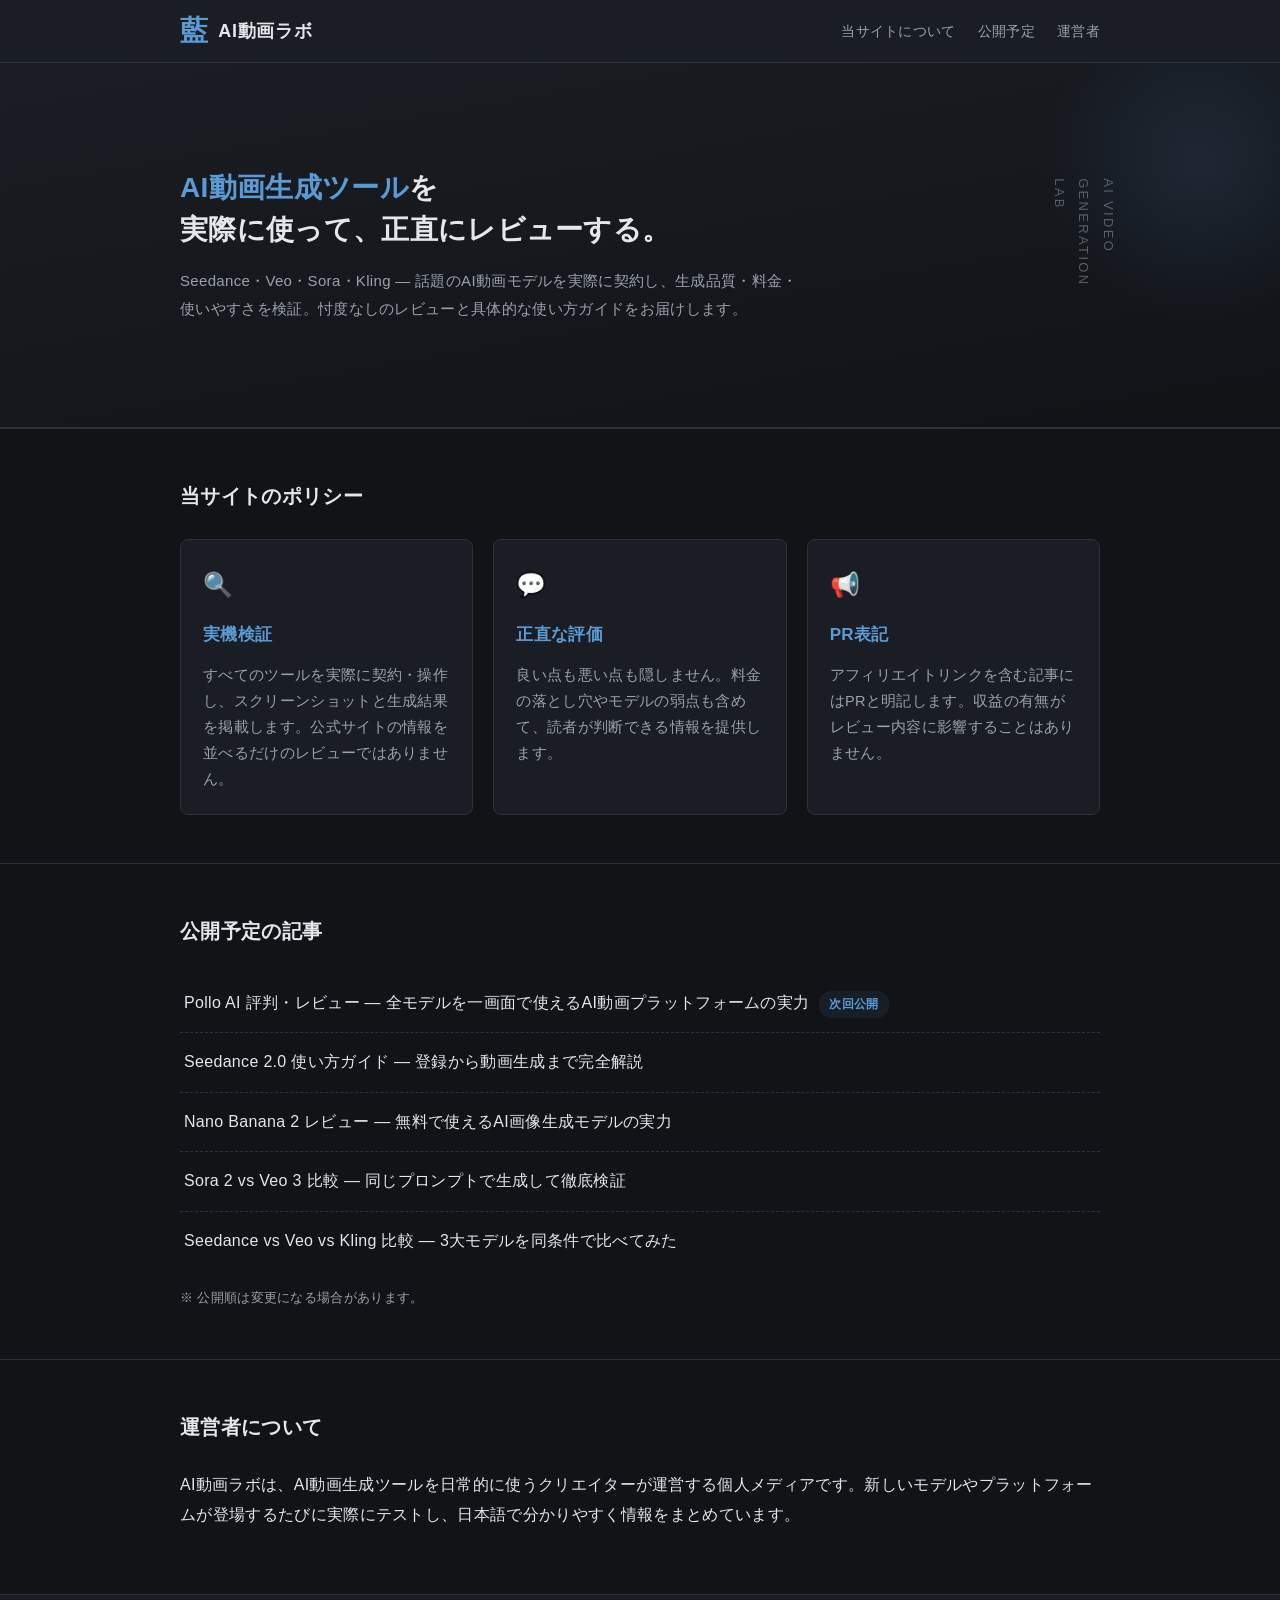
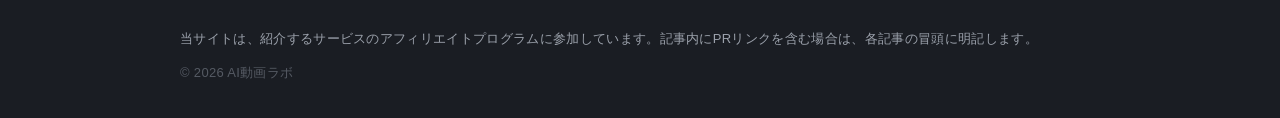
==== index.html @ 8f310b62 "a" ====
<!DOCTYPE html>
<html lang="ja">
<head>
  <meta charset="UTF-8">
  <meta name="viewport" content="width=device-width, initial-scale=1.0">

  <!-- Google tag (gtag.js) -->
  <script async src="https://www.googletagmanager.com/gtag/js?id=G-N07L9W3FB1"></script>
  <script>
    window.dataLayer = window.dataLayer || [];
    function gtag(){dataLayer.push(arguments);}
    gtag('js', new Date());
    gtag('config', 'G-N07L9W3FB1');
  </script>

  <!-- Search Console: cole aqui a meta tag de verificacao quando criar a propriedade -->
  <!-- <meta name="google-site-verification" content="COLE_O_CODIGO_AQUI"> -->

  <title>AI動画ラボ｜AI動画生成ツールを実際に使って検証するサイト</title>
  <meta name="description" content="AI動画ラボは、Seedance・Veo・Sora・KlingなどのAI動画生成モデルを実際に契約して検証し、料金・品質・使い方を正直にレビューする情報サイトです。">
  <link rel="canonical" href="https://aidouga-lab.github.io/">

  <meta property="og:type" content="website">
  <meta property="og:site_name" content="AI動画ラボ">
  <meta property="og:title" content="AI動画ラボ｜AI動画生成ツールを実際に使って検証">
  <meta property="og:description" content="Seedance・Veo・Sora・KlingなどのAI動画生成モデルを実際に使って検証。料金・品質・使い方を正直にレビューします。">
  <meta property="og:url" content="https://aidouga-lab.github.io/">
  <meta property="og:locale" content="ja_JP">

  <link rel="stylesheet" href="css/style.css">
</head>
<body>

  <header class="site-header">
    <div class="wrap header-inner">
      <a class="brand" href="/">
        <span class="brand-mark" aria-hidden="true">藍</span>
        <span class="brand-name">AI動画ラボ</span>
      </a>
      <nav class="site-nav">
        <a href="#policy">当サイトについて</a>
        <a href="#upcoming">公開予定</a>
        <a href="#about">運営者</a>
      </nav>
    </div>
  </header>

  <section class="hero">
    <div class="wrap hero-inner">
      <span class="hero-vertical">AI VIDEO GENERATION LAB</span>
      <h1 class="hero-title"><em>AI動画生成ツール</em>を<br>実際に使って、正直にレビューする。</h1>
      <p class="hero-sub">Seedance・Veo・Sora・Kling — 話題のAI動画モデルを実際に契約し、生成品質・料金・使いやすさを検証。忖度なしのレビューと具体的な使い方ガイドをお届けします。</p>
    </div>
  </section>

  <section id="policy">
    <div class="wrap">
      <h2 class="section-title">当サイトのポリシー</h2>
      <div class="policy-grid">
        <div class="policy-item">
          <span class="policy-icon">🔍</span>
          <h3>実機検証</h3>
          <p>すべてのツールを実際に契約・操作し、スクリーンショットと生成結果を掲載します。公式サイトの情報を並べるだけのレビューではありません。</p>
        </div>
        <div class="policy-item">
          <span class="policy-icon">💬</span>
          <h3>正直な評価</h3>
          <p>良い点も悪い点も隠しません。料金の落とし穴やモデルの弱点も含めて、読者が判断できる情報を提供します。</p>
        </div>
        <div class="policy-item">
          <span class="policy-icon">📢</span>
          <h3>PR表記</h3>
          <p>アフィリエイトリンクを含む記事にはPRと明記します。収益の有無がレビュー内容に影響することはありません。</p>
        </div>
      </div>
    </div>
  </section>

  <section id="upcoming">
    <div class="wrap">
      <h2 class="section-title">公開予定の記事</h2>
      <ul class="upcoming-list">
        <li>Pollo AI 評判・レビュー — 全モデルを一画面で使えるAI動画プラットフォームの実力<span class="upcoming-tag">次回公開</span></li>
        <li>Seedance 2.0 使い方ガイド — 登録から動画生成まで完全解説</li>
        <li>Nano Banana 2 レビュー — 無料で使えるAI画像生成モデルの実力</li>
        <li>Sora 2 vs Veo 3 比較 — 同じプロンプトで生成して徹底検証</li>
        <li>Seedance vs Veo vs Kling 比較 — 3大モデルを同条件で比べてみた</li>
      </ul>
      <p class="upcoming-note">※ 公開順は変更になる場合があります。</p>
    </div>
  </section>

  <section id="about">
    <div class="wrap">
      <h2 class="section-title">運営者について</h2>
      <p>AI動画ラボは、AI動画生成ツールを日常的に使うクリエイターが運営する個人メディアです。新しいモデルやプラットフォームが登場するたびに実際にテストし、日本語で分かりやすく情報をまとめています。</p>
    </div>
  </section>

  <footer class="site-footer">
    <div class="wrap">
      <p class="footer-disclosure">当サイトは、紹介するサービスのアフィリエイトプログラムに参加しています。記事内にPRリンクを含む場合は、各記事の冒頭に明記します。</p>
      <p class="footer-copy">© 2026 AI動画ラボ</p>
    </div>
  </footer>

</body>
</html>
---- css/style.css ----
/* =========================================================
   AI動画ラボ — base stylesheet (dark mode)
   Identidade: 藍 (índigo japonês) / tipografia de sistema JP
   ========================================================= */

:root {
  --ai-indigo: #5B9BD5;
  --ai-indigo-deep: #7BB3E0;
  --ai-indigo-glow: rgba(91, 155, 213, 0.12);
  --ai-indigo-mist: rgba(91, 155, 213, 0.08);
  --ink: #E4E6EA;
  --ink-soft: #9BA1AB;
  --paper: #111317;
  --surface: #1A1D23;
  --surface-raised: #22262E;
  --line: #2C313A;
  --line-subtle: #23272F;
  --maxw: 960px;
}

* { box-sizing: border-box; }

html { scroll-behavior: smooth; }

@media (prefers-reduced-motion: reduce) {
  html { scroll-behavior: auto; }
}

body {
  margin: 0;
  background: var(--paper);
  color: var(--ink);
  font-family: "Hiragino Sans", "Hiragino Kaku Gothic ProN",
               "Yu Gothic Medium", "Yu Gothic", Meiryo,
               "Noto Sans JP", sans-serif;
  font-size: 16px;
  line-height: 1.9;
  letter-spacing: 0.02em;
  -webkit-font-smoothing: antialiased;
}

.wrap {
  max-width: var(--maxw);
  margin: 0 auto;
  padding: 0 20px;
}

a {
  color: var(--ai-indigo);
  text-decoration: none;
  transition: color 0.2s;
}

a:hover { color: var(--ai-indigo-deep); }

a:focus-visible {
  outline: 2px solid var(--ai-indigo);
  outline-offset: 2px;
  border-radius: 2px;
}

/* ---------- header ---------- */

.site-header {
  background: var(--surface);
  border-bottom: 1px solid var(--line);
}

.header-inner {
  display: flex;
  align-items: center;
  justify-content: space-between;
  padding-top: 14px;
  padding-bottom: 14px;
}

.brand {
  display: inline-flex;
  align-items: center;
  gap: 10px;
  text-decoration: none;
  color: var(--ink);
}

.brand-mark {
  font-size: 28px;
  font-weight: 900;
  color: var(--ai-indigo);
  line-height: 1;
}

.brand-name {
  font-size: 18px;
  font-weight: 700;
  letter-spacing: 0.04em;
}

.site-nav {
  display: flex;
  align-items: center;
  gap: 22px;
}

.site-nav a {
  font-size: 14px;
  font-weight: 500;
  color: var(--ink-soft);
  text-decoration: none;
  transition: color 0.2s;
}

.site-nav a:hover { color: var(--ink); }

/* ---------- hero ---------- */

.hero {
  background: linear-gradient(170deg, var(--surface) 0%, var(--paper) 100%);
  border-bottom: 1px solid var(--line);
  position: relative;
  overflow: hidden;
}

.hero::before {
  content: "";
  position: absolute;
  top: -60px;
  right: -80px;
  width: 320px;
  height: 320px;
  background: radial-gradient(circle, var(--ai-indigo-glow) 0%, transparent 70%);
  pointer-events: none;
}

.hero-inner {
  padding-top: 56px;
  padding-bottom: 56px;
  position: relative;
}

.hero-vertical {
  position: absolute;
  right: 0;
  top: 50%;
  transform: translateY(-50%);
  writing-mode: vertical-rl;
  font-size: 13px;
  letter-spacing: 0.18em;
  color: var(--ink-soft);
  opacity: 0.5;
}

.hero-title {
  margin: 0 0 16px;
  font-size: 28px;
  font-weight: 800;
  line-height: 1.5;
  color: var(--ink);
}

.hero-title em {
  font-style: normal;
  color: var(--ai-indigo);
}

.hero-sub {
  margin: 0;
  font-size: 15px;
  color: var(--ink-soft);
  max-width: 620px;
  line-height: 1.85;
}

/* ---------- sections ---------- */

section {
  padding: 48px 0;
}

section + section {
  border-top: 1px solid var(--line);
}

.section-title {
  font-size: 20px;
  font-weight: 700;
  margin: 0 0 24px;
  color: var(--ink);
}

/* ---------- ポリシー (policy) ---------- */

.policy-grid {
  display: grid;
  grid-template-columns: repeat(3, 1fr);
  gap: 20px;
}

.policy-item {
  background: var(--surface);
  border: 1px solid var(--line);
  border-radius: 8px;
  padding: 22px;
  transition: border-color 0.2s, background 0.2s;
}

.policy-item:hover {
  border-color: var(--ai-indigo);
  background: var(--surface-raised);
}

.policy-icon {
  font-size: 24px;
  margin-bottom: 12px;
  display: block;
}

.policy-item h3 {
  margin: 0 0 10px;
  font-size: 17px;
  font-weight: 700;
  color: var(--ai-indigo);
}

.policy-item p {
  margin: 0;
  font-size: 14.5px;
  color: var(--ink-soft);
  line-height: 1.8;
}

/* ---------- 公開予定 (upcoming) ---------- */

.upcoming-list {
  margin: 0;
  padding: 0;
  list-style: none;
}

.upcoming-list li {
  padding: 14px 4px;
  border-bottom: 1px dashed var(--line);
  font-weight: 500;
  color: var(--ink);
}

.upcoming-list li:last-child {
  border-bottom: none;
}

.upcoming-tag {
  display: inline-block;
  background: var(--ai-indigo-mist);
  color: var(--ai-indigo);
  font-size: 12px;
  font-weight: 600;
  padding: 2px 10px;
  border-radius: 12px;
  margin-left: 10px;
}

.upcoming-note {
  margin: 16px 0 0;
  font-size: 13px;
  color: var(--ink-soft);
}

/* ---------- 運営者 (about) ---------- */

.about p {
  max-width: 720px;
  color: var(--ink-soft);
  margin: 0;
  line-height: 1.9;
}

/* ---------- footer ---------- */

.site-footer {
  background: var(--surface);
  border-top: 1px solid var(--line);
  color: var(--ink-soft);
  padding: 32px 0;
  font-size: 13px;
}

.footer-disclosure {
  margin: 0 0 10px;
  line-height: 1.8;
}

.footer-copy {
  margin: 0;
  color: #555A63;
}

/* ---------- mobile ---------- */

@media (max-width: 720px) {
  .policy-grid { grid-template-columns: 1fr; }
  .hero-inner { padding-top: 44px; padding-bottom: 44px; }
  .hero-vertical { display: none; }
  .hero-title { font-size: 22px; }
  .site-nav { gap: 14px; }
  .site-nav a { font-size: 13px; }
}
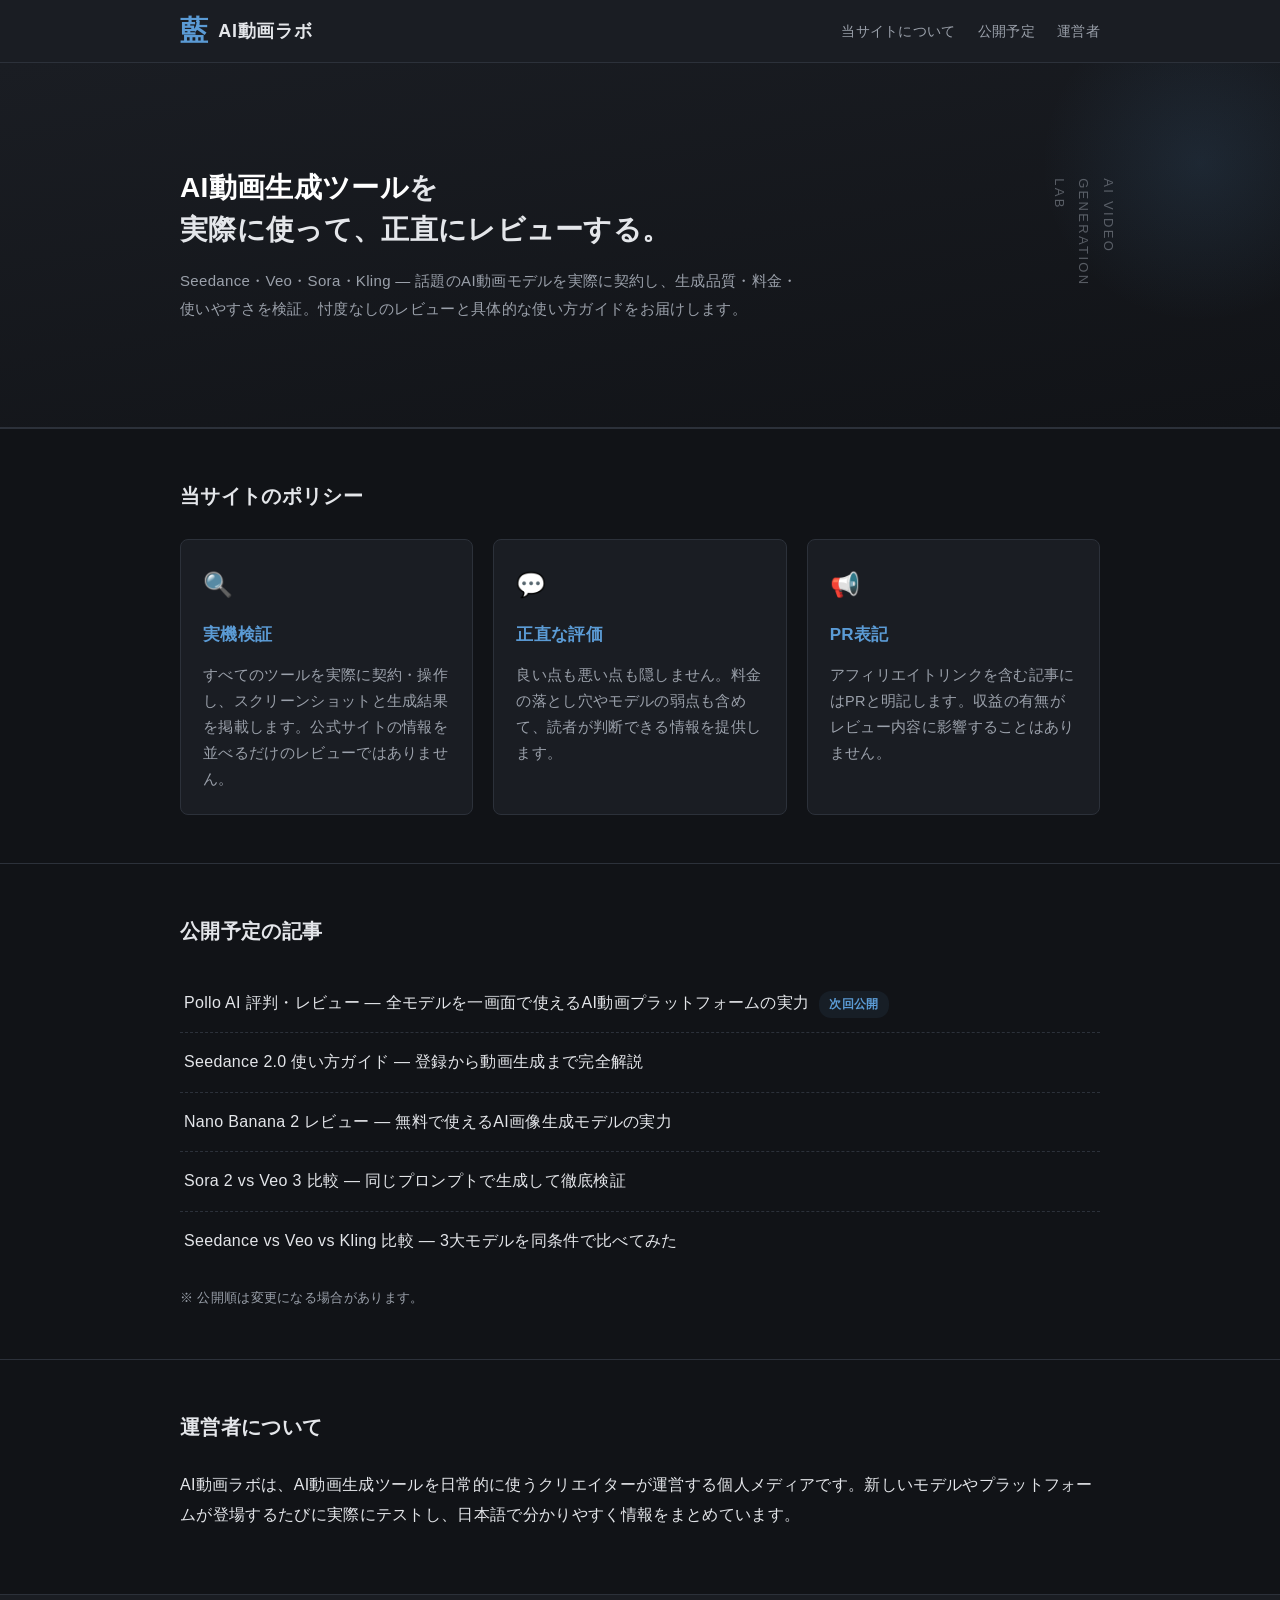
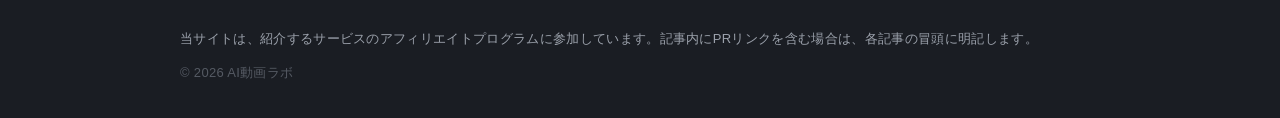
==== commit 7539cb26: "a" ====
--- a/index.html
+++ b/index.html
@@ -26,6 +26,15 @@
   <meta property="og:description" content="Seedance・Veo・Sora・KlingなどのAI動画生成モデルを実際に使って検証。料金・品質・使い方を正直にレビューします。">
   <meta property="og:url" content="https://aidouga-lab.github.io/">
   <meta property="og:locale" content="ja_JP">
+
+  <link rel="icon" type="image/x-icon" href="/favicon.ico">
+  <link rel="icon" type="image/png" sizes="96x96" href="/favicon-96x96.png">
+  <link rel="icon" type="image/png" sizes="48x48" href="/favicon-48x48.png">
+  <link rel="icon" type="image/png" sizes="32x32" href="/favicon-32x32.png">
+  <link rel="icon" type="image/png" sizes="16x16" href="/favicon-16x16.png">
+  <link rel="apple-touch-icon" sizes="180x180" href="/apple-touch-icon.png">
+  <link rel="manifest" href="/site.webmanifest">
+  <meta name="theme-color" content="#111317">
 
   <link rel="stylesheet" href="css/style.css">
 </head>
--- a/css/style.css
+++ b/css/style.css
@@ -159,7 +159,7 @@
 
 .hero-title em {
   font-style: normal;
-  color: var(--ai-indigo);
+  color: #fff;
 }
 
 .hero-sub {
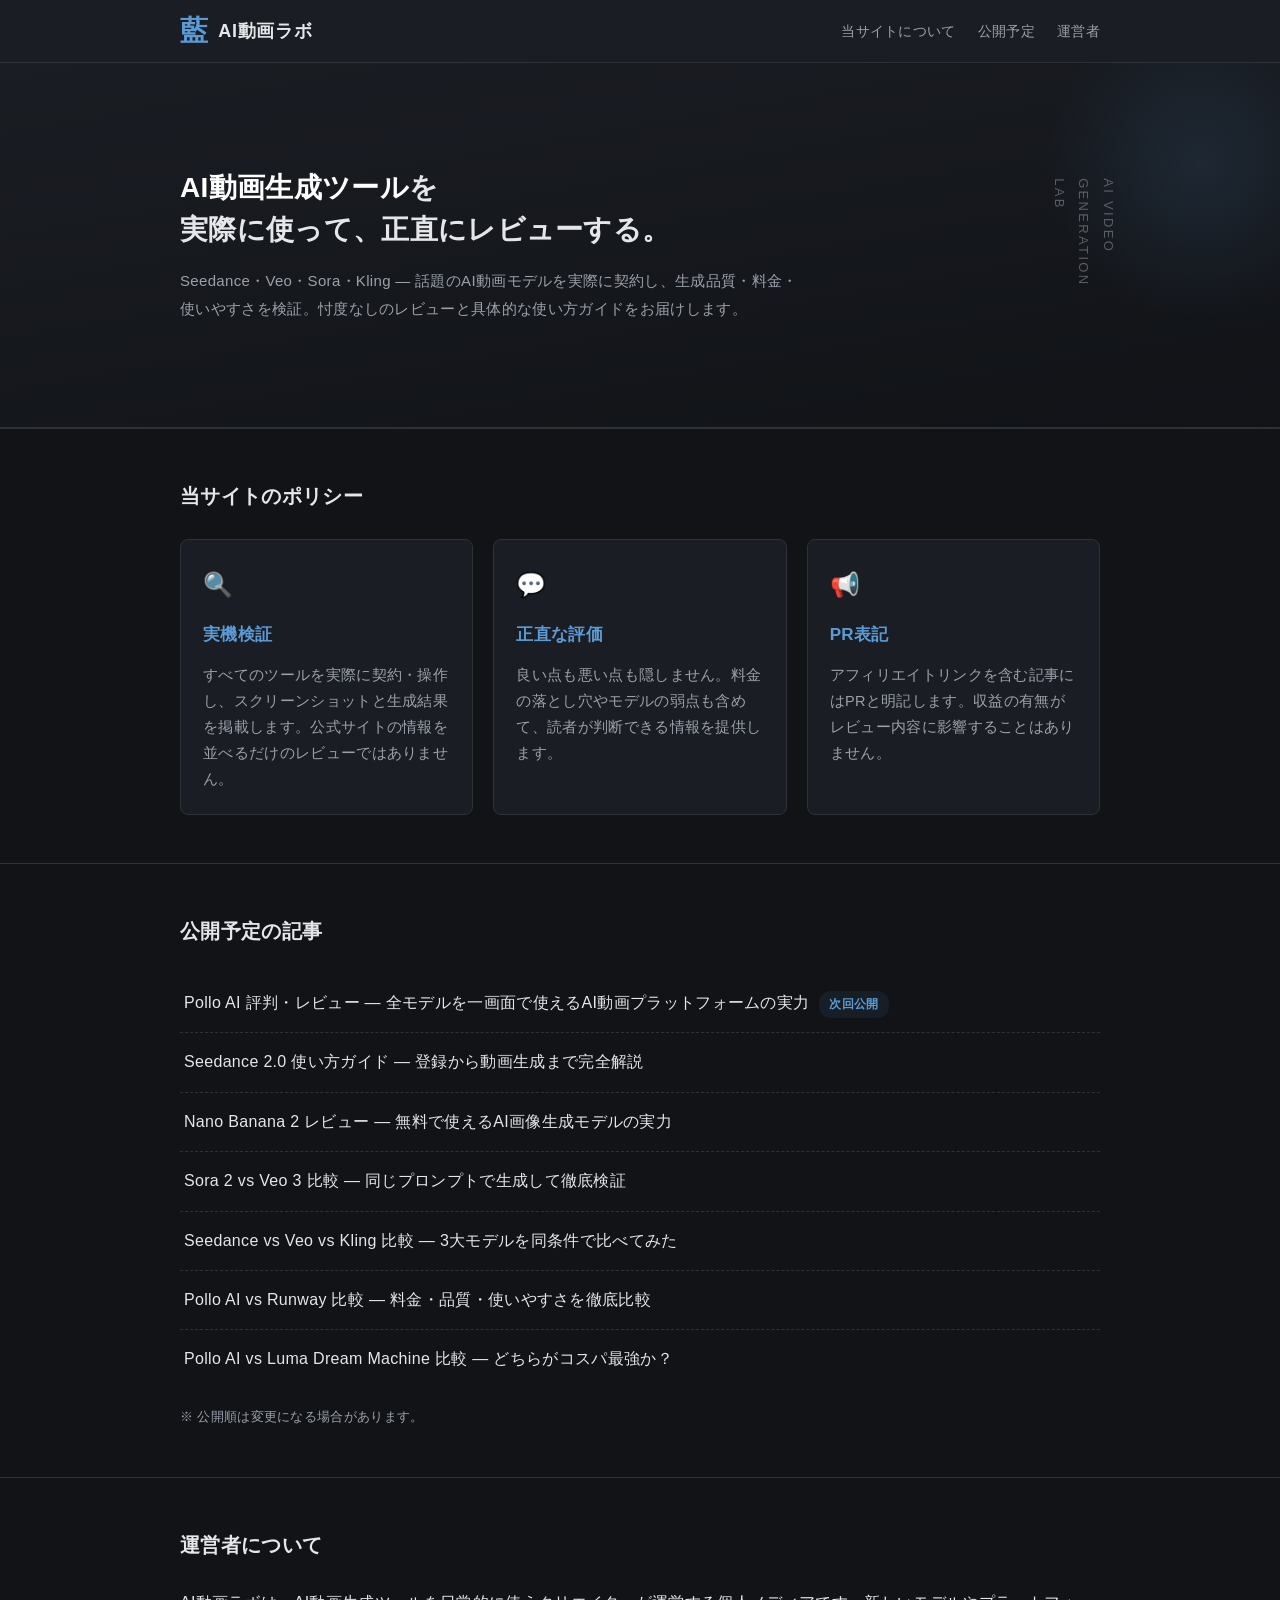
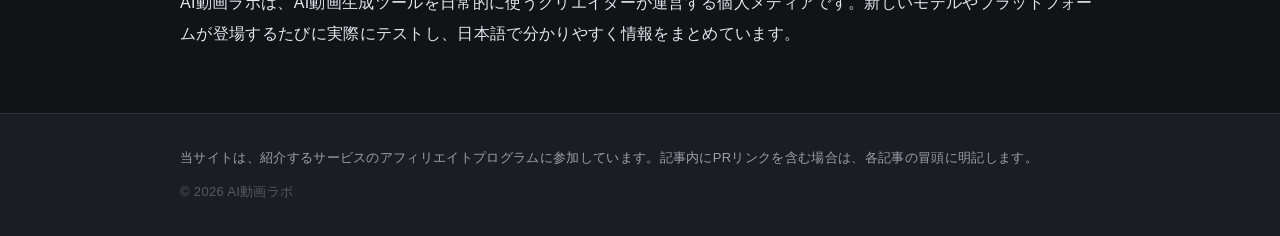
==== commit 695e5d65: "a" ====
--- a/index.html
+++ b/index.html
@@ -94,6 +94,8 @@
         <li>Nano Banana 2 レビュー — 無料で使えるAI画像生成モデルの実力</li>
         <li>Sora 2 vs Veo 3 比較 — 同じプロンプトで生成して徹底検証</li>
         <li>Seedance vs Veo vs Kling 比較 — 3大モデルを同条件で比べてみた</li>
+        <li>Pollo AI vs Runway 比較 — 料金・品質・使いやすさを徹底比較</li>
+        <li>Pollo AI vs Luma Dream Machine 比較 — どちらがコスパ最強か？</li>
       </ul>
       <p class="upcoming-note">※ 公開順は変更になる場合があります。</p>
     </div>
@@ -113,5 +115,21 @@
     </div>
   </footer>
 
+  <script type="application/ld+json">
+  {
+    "@context": "https://schema.org",
+    "@type": "WebSite",
+    "name": "AI動画ラボ",
+    "url": "https://aidouga-lab.github.io/",
+    "description": "AI動画生成ツールを実際に使って検証し、料金・品質・使い方を正直にレビューする情報サイト",
+    "inLanguage": "ja",
+    "publisher": {
+      "@type": "Organization",
+      "name": "AI動画ラボ",
+      "url": "https://aidouga-lab.github.io/"
+    }
+  }
+  </script>
+
 </body>
 </html>
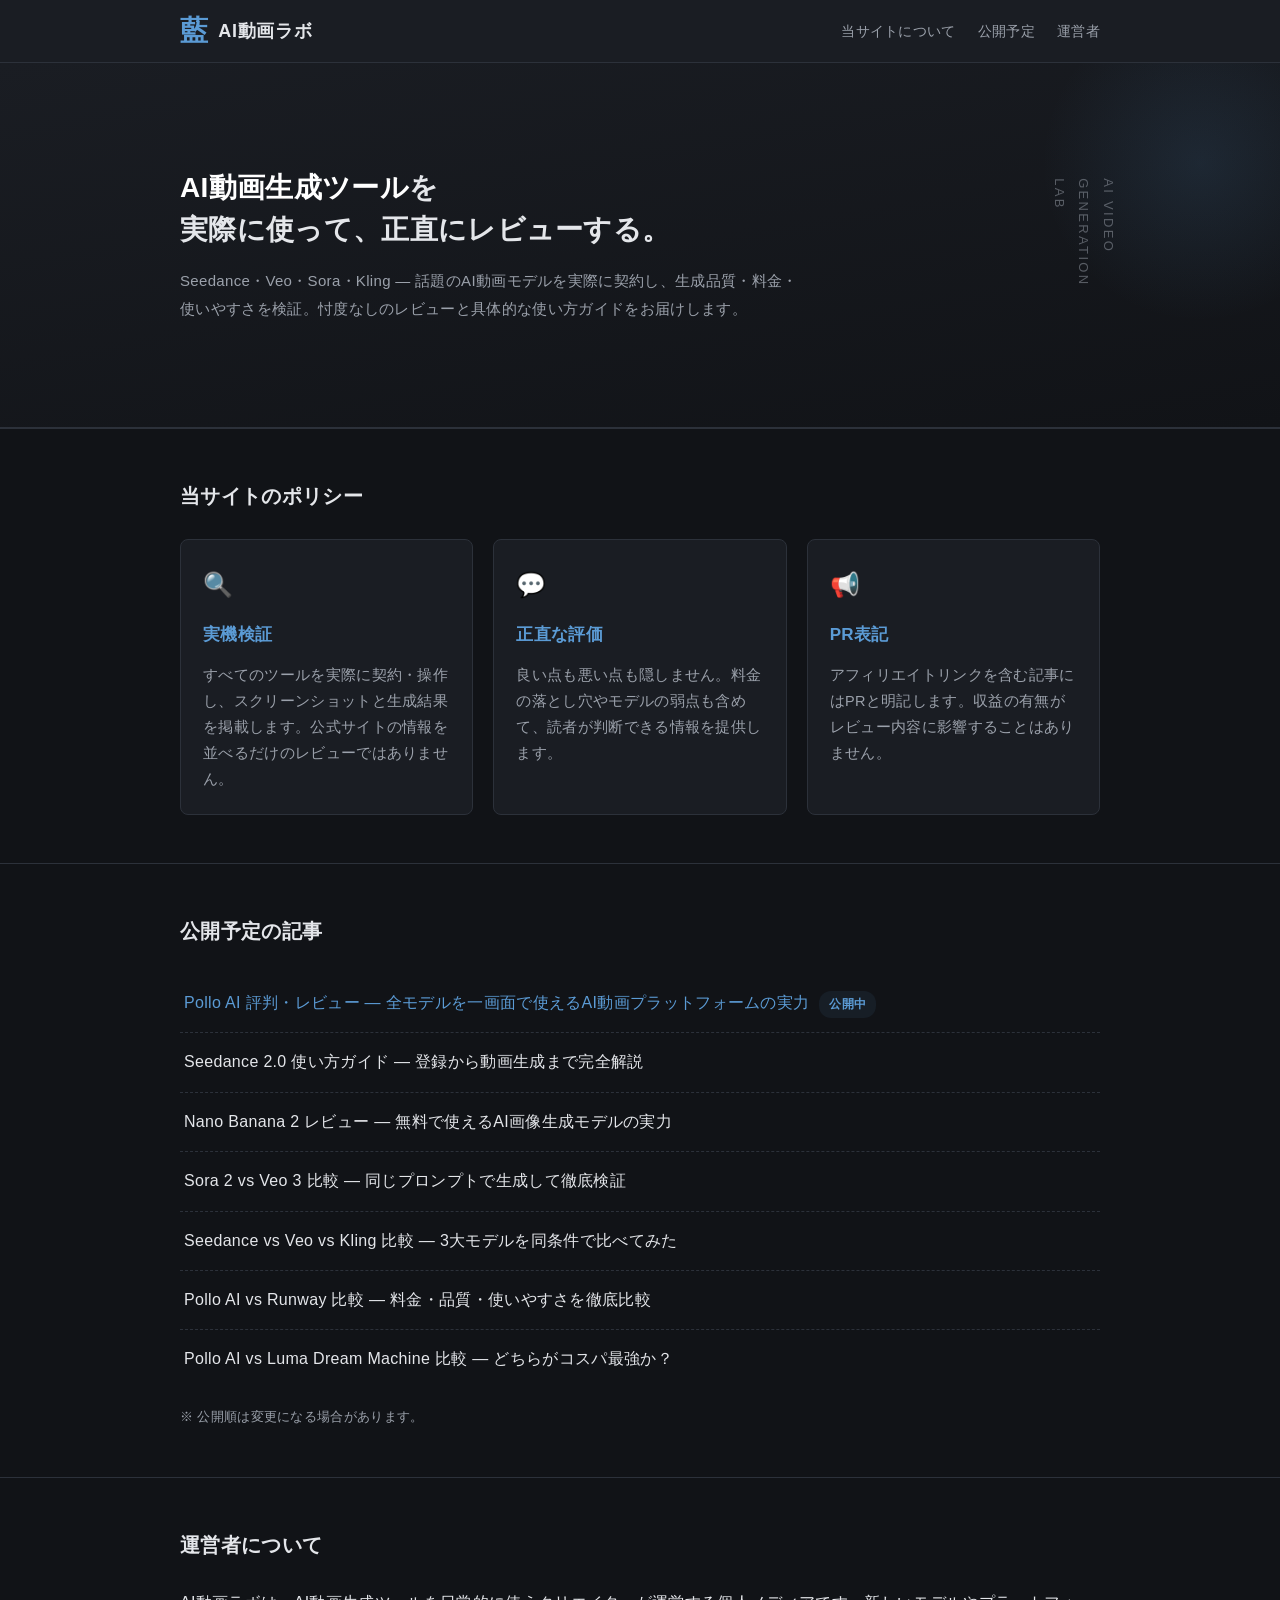
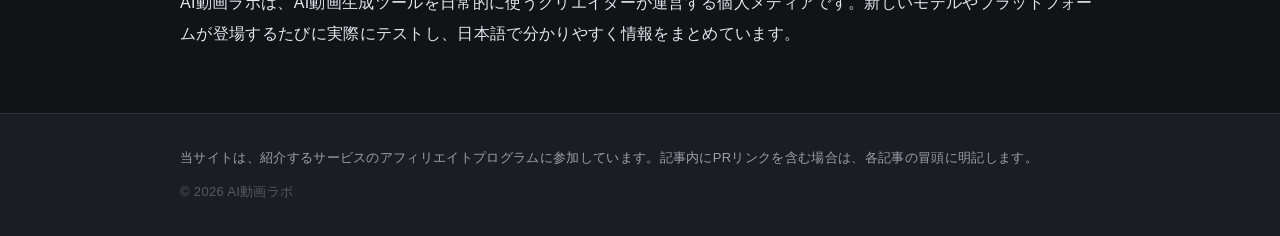
==== commit 5ee4de23: "a" ====
--- a/index.html
+++ b/index.html
@@ -89,7 +89,7 @@
     <div class="wrap">
       <h2 class="section-title">公開予定の記事</h2>
       <ul class="upcoming-list">
-        <li>Pollo AI 評判・レビュー — 全モデルを一画面で使えるAI動画プラットフォームの実力<span class="upcoming-tag">次回公開</span></li>
+        <li><a href="/articles/pollo-ai-review/">Pollo AI 評判・レビュー — 全モデルを一画面で使えるAI動画プラットフォームの実力</a><span class="upcoming-tag">公開中</span></li>
         <li>Seedance 2.0 使い方ガイド — 登録から動画生成まで完全解説</li>
         <li>Nano Banana 2 レビュー — 無料で使えるAI画像生成モデルの実力</li>
         <li>Sora 2 vs Veo 3 比較 — 同じプロンプトで生成して徹底検証</li>
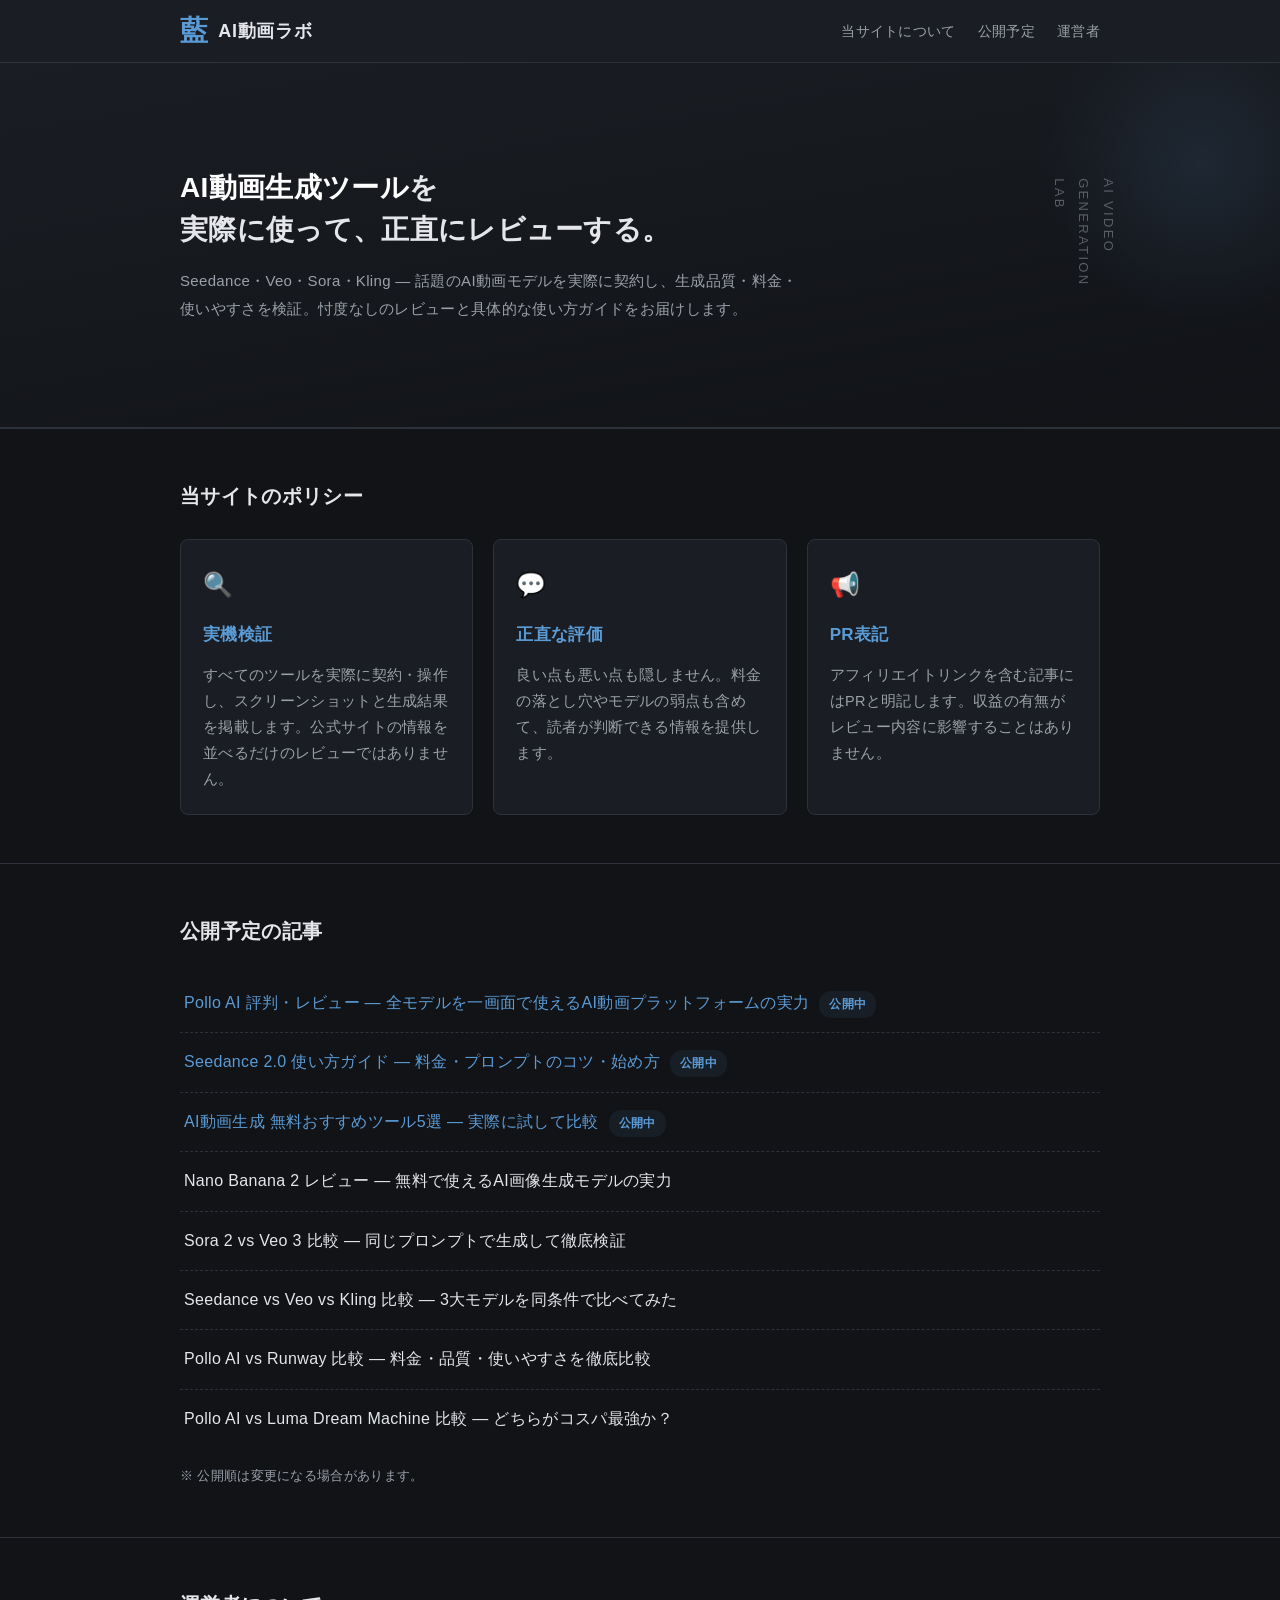
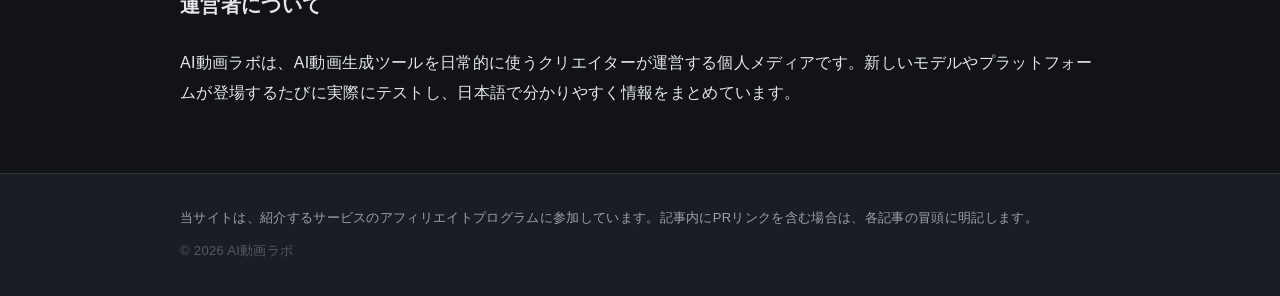
==== commit 652f678d: "a" ====
--- a/index.html
+++ b/index.html
@@ -89,8 +89,9 @@
     <div class="wrap">
       <h2 class="section-title">公開予定の記事</h2>
       <ul class="upcoming-list">
-        <li><a href="/articles/pollo-ai-review/">Pollo AI 評判・レビュー — 全モデルを一画面で使えるAI動画プラットフォームの実力</a><span class="upcoming-tag">公開中</span></li>
-        <li>Seedance 2.0 使い方ガイド — 登録から動画生成まで完全解説</li>
+        <li><a href="/pollo-ai-review/">Pollo AI 評判・レビュー — 全モデルを一画面で使えるAI動画プラットフォームの実力</a><span class="upcoming-tag">公開中</span></li>
+        <li><a href="/seedance-guide/">Seedance 2.0 使い方ガイド — 料金・プロンプトのコツ・始め方</a><span class="upcoming-tag">公開中</span></li>
+        <li><a href="/ai-video-free/">AI動画生成 無料おすすめツール5選 — 実際に試して比較</a><span class="upcoming-tag">公開中</span></li>
         <li>Nano Banana 2 レビュー — 無料で使えるAI画像生成モデルの実力</li>
         <li>Sora 2 vs Veo 3 比較 — 同じプロンプトで生成して徹底検証</li>
         <li>Seedance vs Veo vs Kling 比較 — 3大モデルを同条件で比べてみた</li>
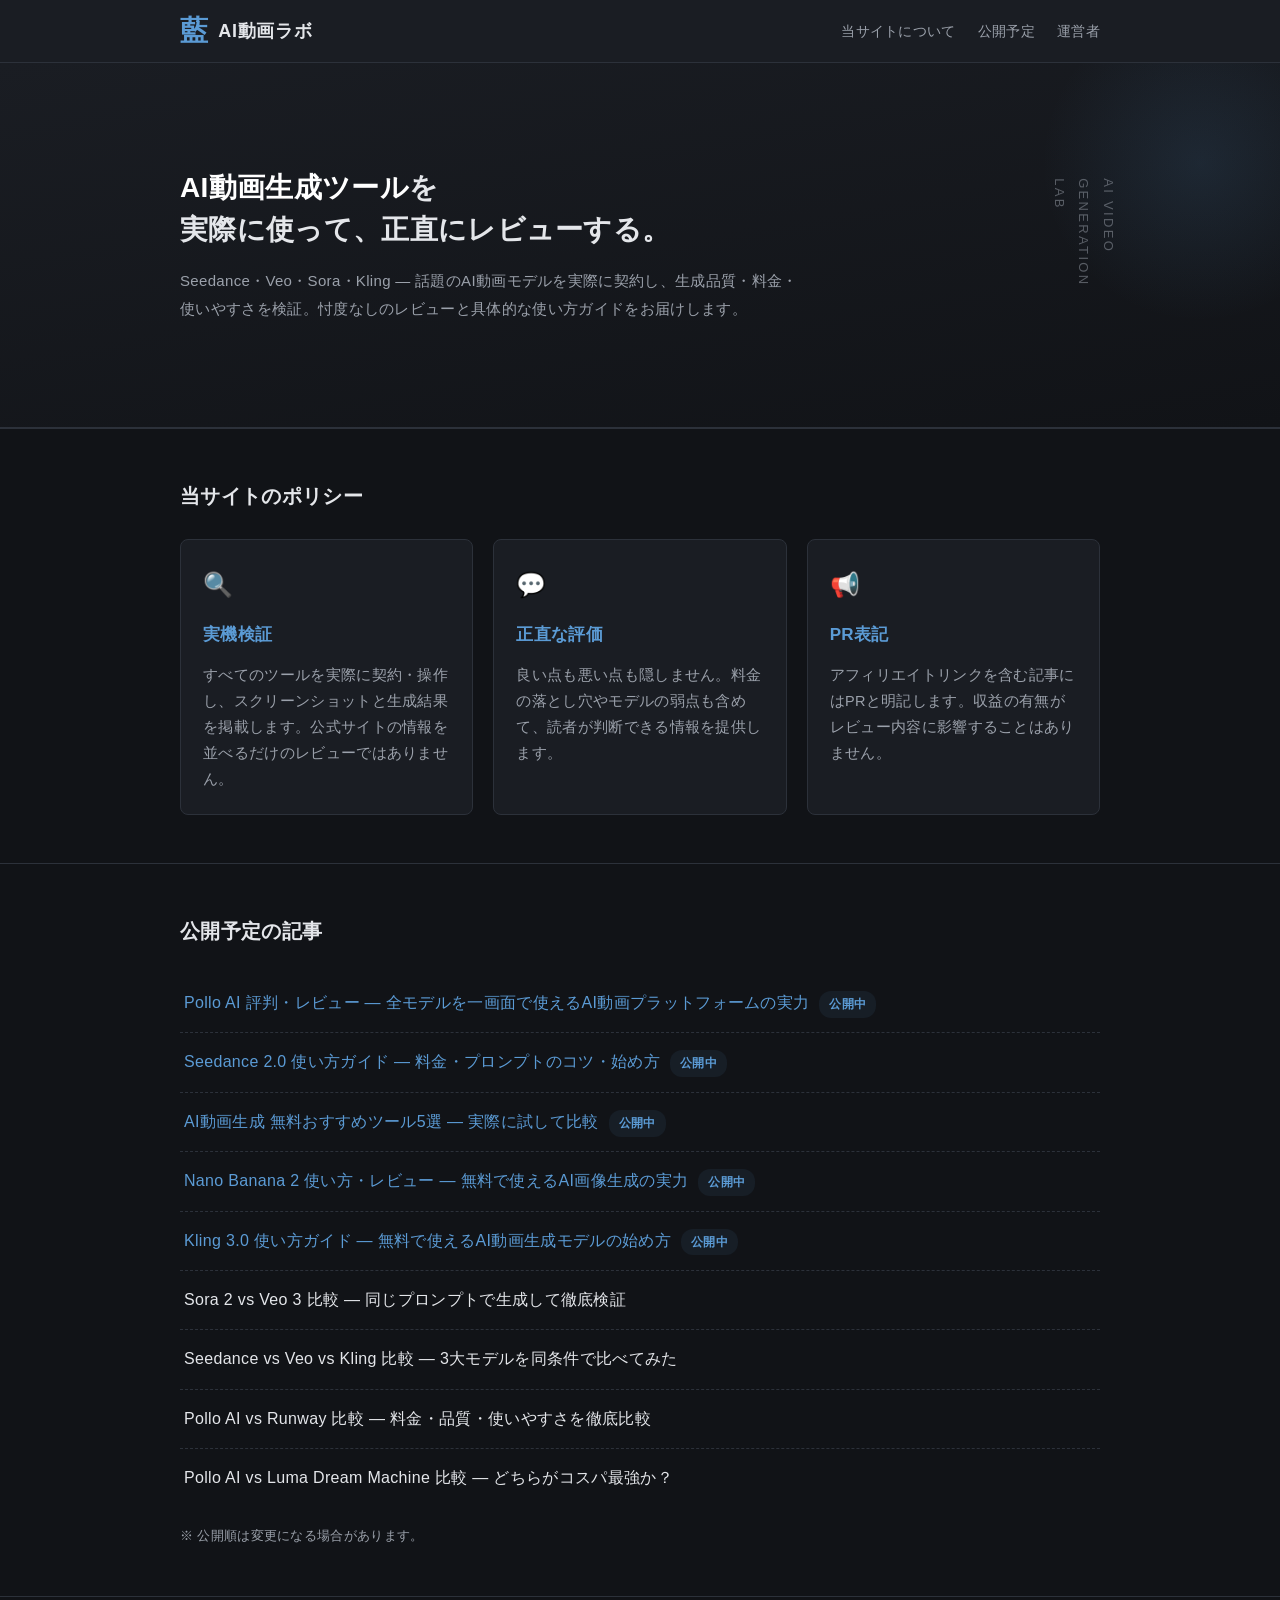
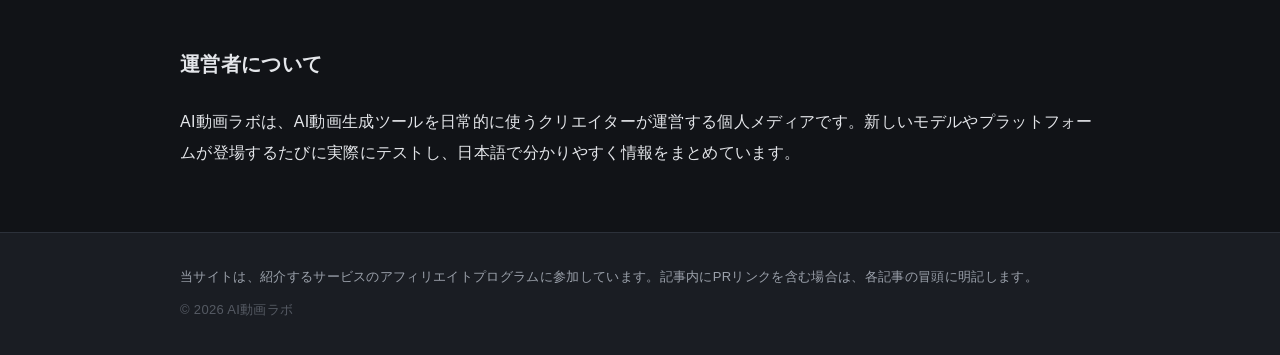
==== commit 653d799b: "a" ====
--- a/index.html
+++ b/index.html
@@ -92,7 +92,8 @@
         <li><a href="/pollo-ai-review/">Pollo AI 評判・レビュー — 全モデルを一画面で使えるAI動画プラットフォームの実力</a><span class="upcoming-tag">公開中</span></li>
         <li><a href="/seedance-guide/">Seedance 2.0 使い方ガイド — 料金・プロンプトのコツ・始め方</a><span class="upcoming-tag">公開中</span></li>
         <li><a href="/ai-video-free/">AI動画生成 無料おすすめツール5選 — 実際に試して比較</a><span class="upcoming-tag">公開中</span></li>
-        <li>Nano Banana 2 レビュー — 無料で使えるAI画像生成モデルの実力</li>
+        <li><a href="/nano-banana-guide/">Nano Banana 2 使い方・レビュー — 無料で使えるAI画像生成の実力</a><span class="upcoming-tag">公開中</span></li>
+        <li><a href="/kling-guide/">Kling 3.0 使い方ガイド — 無料で使えるAI動画生成モデルの始め方</a><span class="upcoming-tag">公開中</span></li>
         <li>Sora 2 vs Veo 3 比較 — 同じプロンプトで生成して徹底検証</li>
         <li>Seedance vs Veo vs Kling 比較 — 3大モデルを同条件で比べてみた</li>
         <li>Pollo AI vs Runway 比較 — 料金・品質・使いやすさを徹底比較</li>
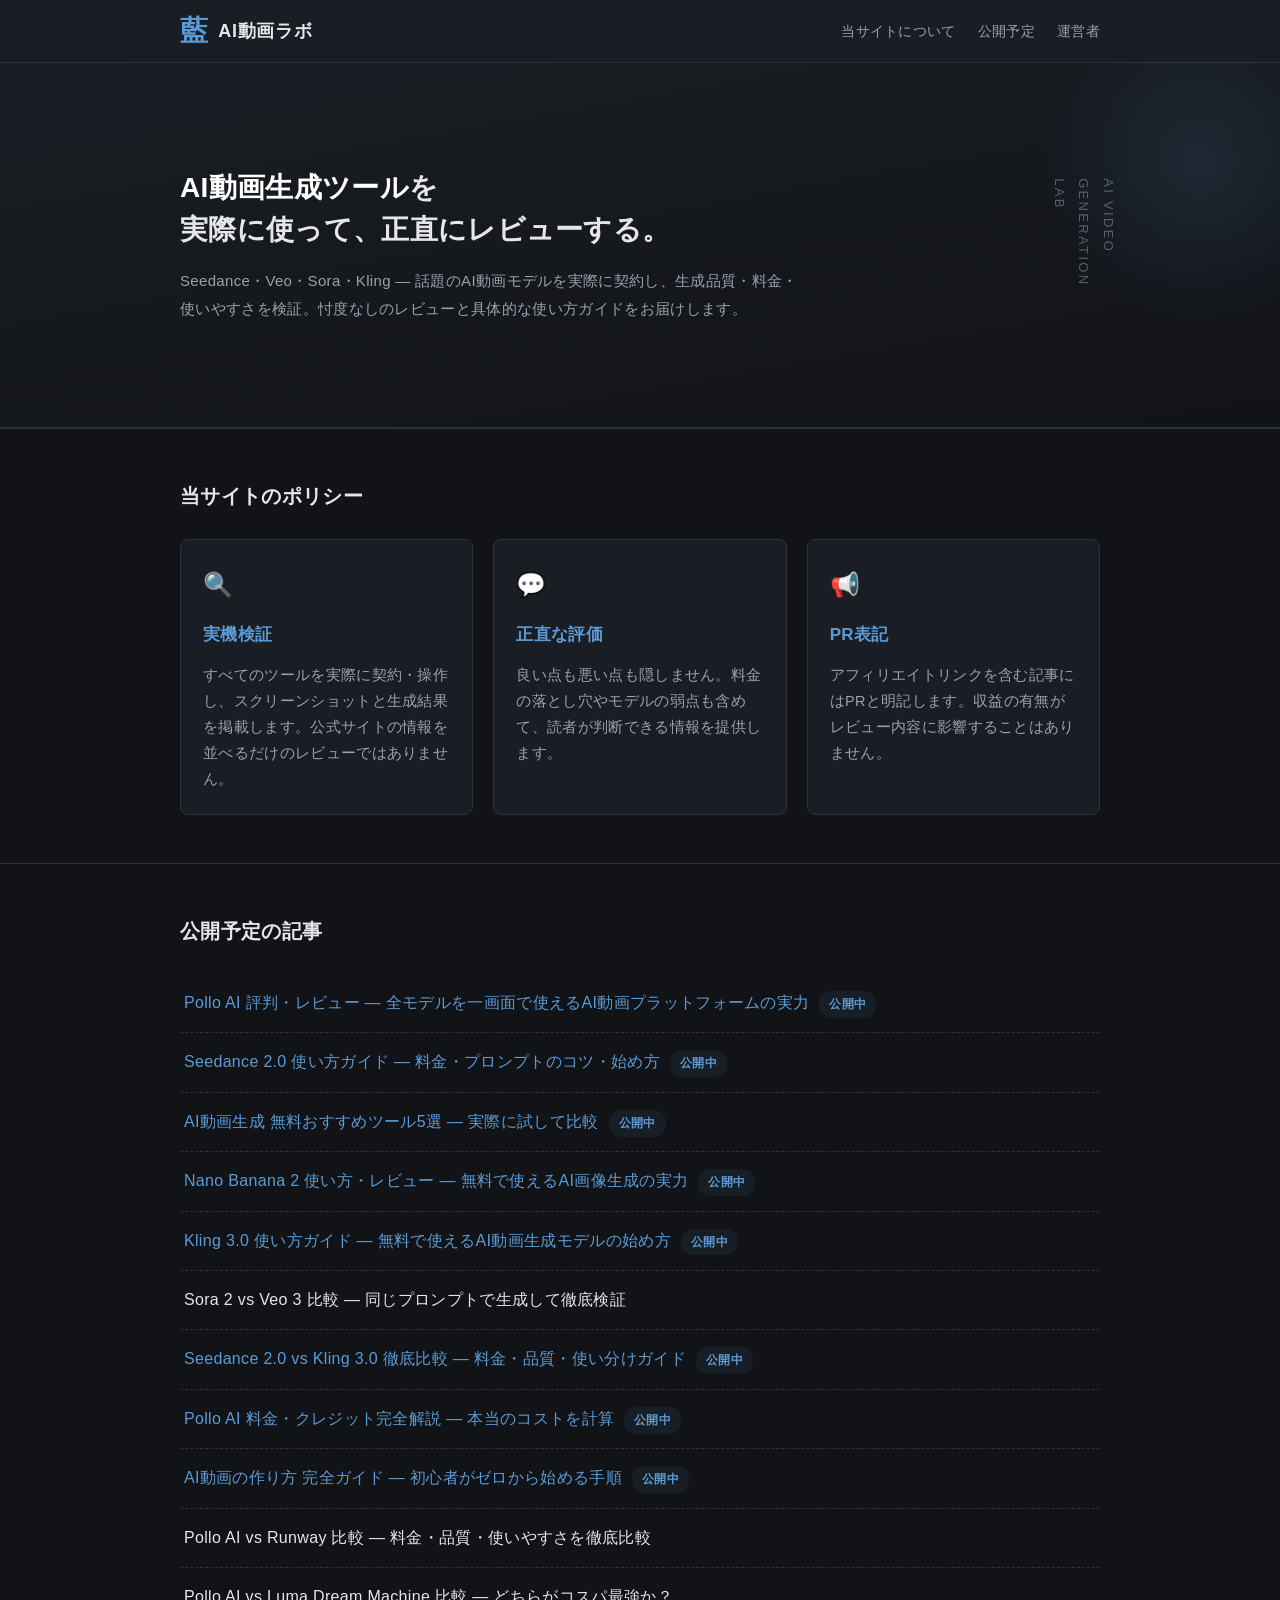
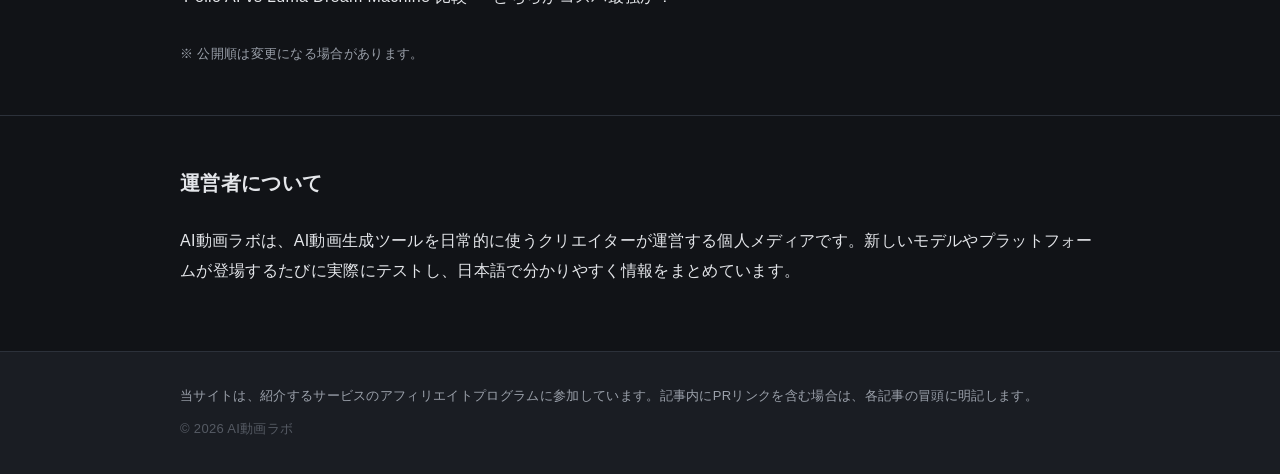
==== commit eb61d200: "a" ====
--- a/index.html
+++ b/index.html
@@ -95,7 +95,9 @@
         <li><a href="/nano-banana-guide/">Nano Banana 2 使い方・レビュー — 無料で使えるAI画像生成の実力</a><span class="upcoming-tag">公開中</span></li>
         <li><a href="/kling-guide/">Kling 3.0 使い方ガイド — 無料で使えるAI動画生成モデルの始め方</a><span class="upcoming-tag">公開中</span></li>
         <li>Sora 2 vs Veo 3 比較 — 同じプロンプトで生成して徹底検証</li>
-        <li>Seedance vs Veo vs Kling 比較 — 3大モデルを同条件で比べてみた</li>
+        <li><a href="/seedance-vs-kling/">Seedance 2.0 vs Kling 3.0 徹底比較 — 料金・品質・使い分けガイド</a><span class="upcoming-tag">公開中</span></li>
+        <li><a href="/pollo-ai-pricing/">Pollo AI 料金・クレジット完全解説 — 本当のコストを計算</a><span class="upcoming-tag">公開中</span></li>
+        <li><a href="/ai-video-howto/">AI動画の作り方 完全ガイド — 初心者がゼロから始める手順</a><span class="upcoming-tag">公開中</span></li>
         <li>Pollo AI vs Runway 比較 — 料金・品質・使いやすさを徹底比較</li>
         <li>Pollo AI vs Luma Dream Machine 比較 — どちらがコスパ最強か？</li>
       </ul>
